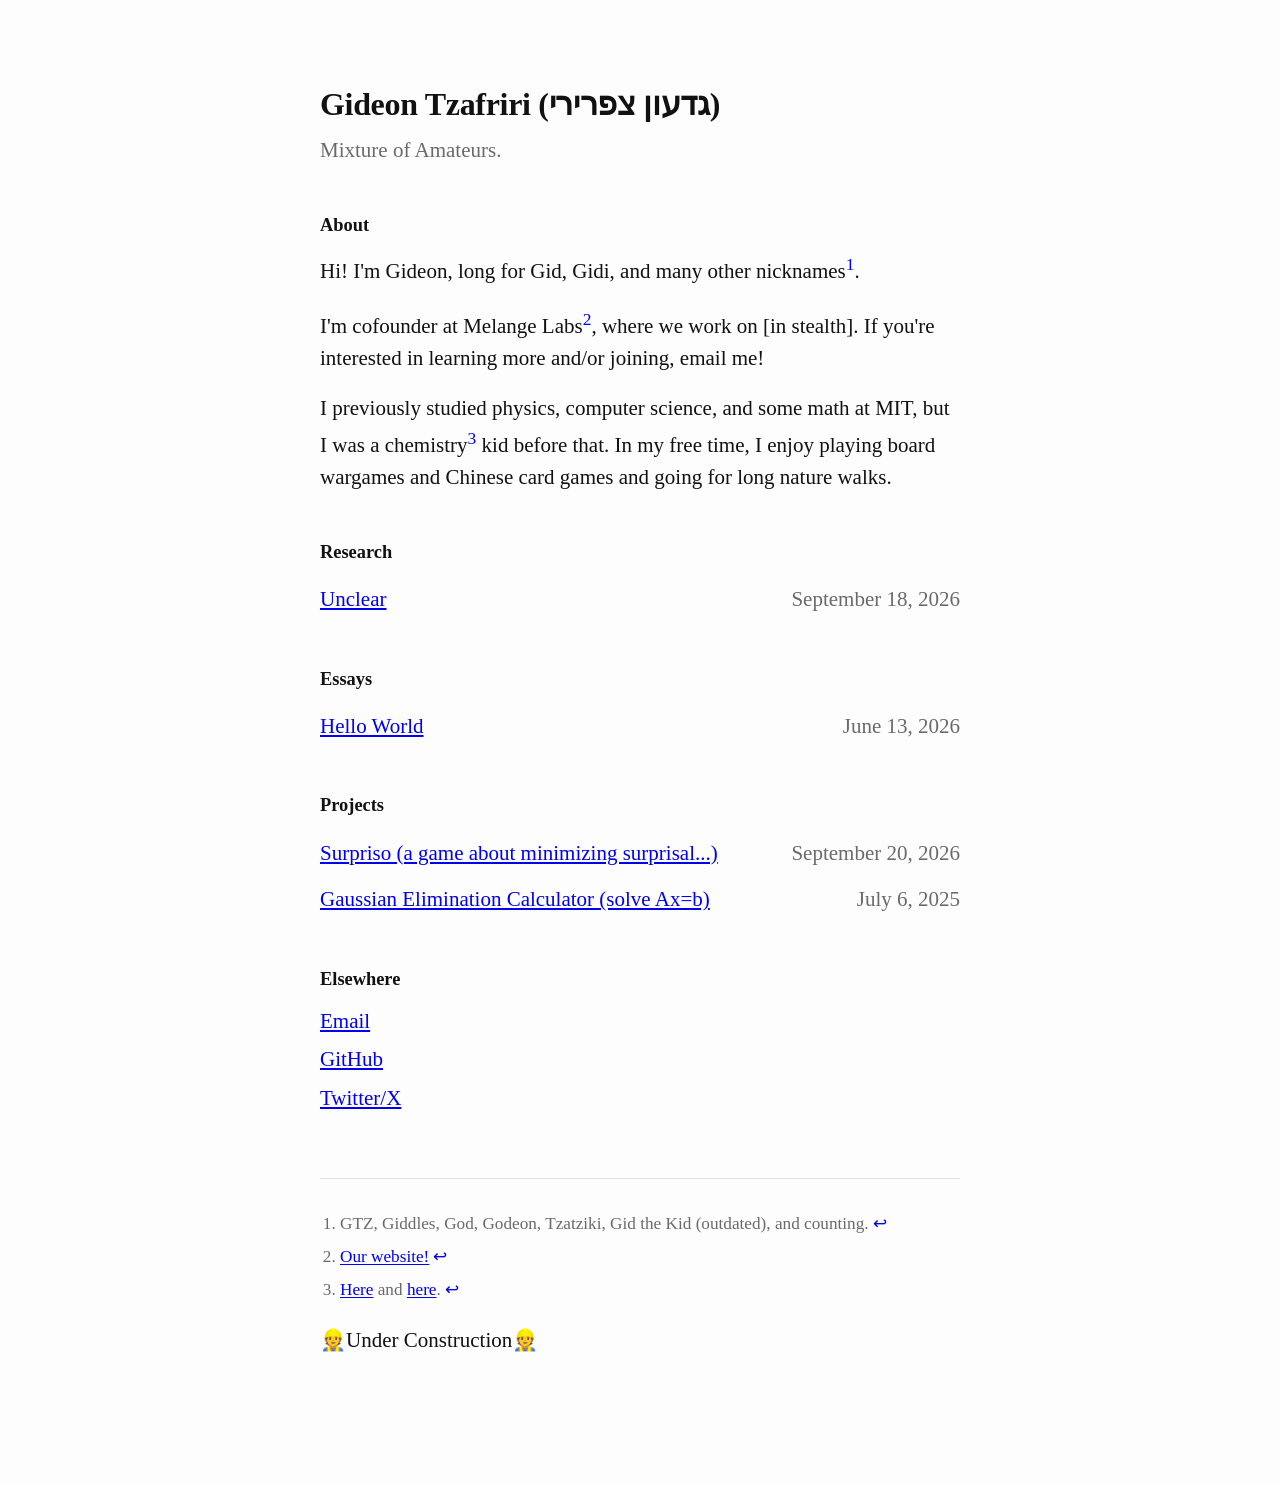
==== index.html @ bad9308b "Publish Surpriso with independent Cloudflare scoring and results" ====
<!DOCTYPE html>
<html lang="en">
<head>
<meta charset="utf-8" />
<meta name="viewport" content="width=device-width, initial-scale=1" />
<title>Gideon Tzafriri</title>
<link rel="stylesheet" href="style.css" />
</head>
<body>
  <main>
    <header>
      <h1>Gideon Tzafriri (גדעון צפרירי)</h1>
      <p class="tagline">Mixture of Amateurs.</p>
    </header>

    <section>
      <h2>About</h2>
      <p>Hi! I'm Gideon, long for Gid, Gidi, and many other nicknames<sup><a href="#fn1" id="ref1">1</a></sup>.</p>
      <p>I'm cofounder at Melange Labs<sup><a href="#fn2" id="ref2">2</a></sup>, where we work on [in stealth]. If you're interested in learning more and/or joining,
        email me!</p>
      <p>I previously studied physics, computer science, and some math at MIT, but I was a chemistry<sup><a href="#fn3" id="ref3">3</a></sup> kid before that. 
        In my free time, I enjoy playing board wargames and Chinese card games and going for long nature walks.</p>
    </section>

    <section>
      <h2>Research</h2>
      <ul class="essays">
        <li><a href="research/unclear.html">Unclear</a><span class="date">September 18, 2026</span></li>
      </ul>
    </section>

    <section>
      <h2>Essays</h2>
      <ul class="essays">
        <li><a href="essays/hello-world.html">Hello World</a><span class="date">June 13, 2026</span></li>
      </ul>
    </section>

    <section>
      <h2>Projects</h2>
      <ul class="essays">
        <li><a href="surpriso/">Surpriso (a game about minimizing surprisal...) </a><span class="date">September 20, 2026</span></li>
        <li><a href="projects/unclear.html">Gaussian Elimination Calculator (solve Ax=b) </a><span class="date">July 6, 2025</span></li>
      </ul>
    </section>

    <section>
      <h2>Elsewhere</h2>
      <ul class="links">
        <li><a href="mailto:gideon@melangelabs.com">Email</a></li>
        <li><a href="https://github.com/gtzafriri">GitHub</a></li>
        <li><a href="https://x.com/giditz08">Twitter/X</a></li>
      </ul>
    </section>

    <hr />
    <section class="footnotes">
      <ol>
        <li id="fn1">GTZ, Giddles, God, Godeon, Tzatziki, Gid the Kid (outdated), and counting.<a href="#ref1" class="fn-back">↩</a></li>
        <li id="fn2"><a href="https://melangelabs.com/">Our website!</a><a href="#ref2" class="fn-back">↩</a></li>
        <li id="fn3"><a href="https://cen.acs.org/acs-news/US-team-selected-2022-Chemistry/100/web/2022/06">Here</a> and <a href="https://pubmed.ncbi.nlm.nih.gov/38977413/">here</a>.<a href="#ref3" class="fn-back">↩</a></li>
      </ol>
    </section>
    <footer>
      <p>👷Under Construction👷</p>
    </footer>
  </main>
</body>
</html>
---- style.css ----
:root {
  --bg: #fdfdfd;
  --text: #111111;
  --muted: #6a6a6a;
  --link: #0000ee;          /* classic web blue */
  --link-visited: #551a8b;  /* classic visited purple */
  --rule: #e3e3e3;
  --code-bg: rgba(0, 0, 0, 0.05);
}

html { -webkit-text-size-adjust: 100%; }

body {
  margin: 0;
  background: var(--bg);
  color: var(--text);
  font-family: "Times New Roman", Times, Georgia, serif;
  font-size: 21px;
  line-height: 1.55;
}

main {
  max-width: 40rem;
  margin: 0 auto;
  padding: 5rem 1.5rem 7rem;
}

/* Headings */
h1 {
  font-size: 2rem;
  font-weight: 700;
  margin: 0 0 0.3rem;
  letter-spacing: -0.01em;
}
h2 {
  font-size: 1.15rem;
  font-weight: 700;
  margin: 2.75rem 0 0.75rem;
}

p { margin: 0 0 1.1rem; }

/* Links */
a {
  color: var(--link);
  text-decoration: underline;
  text-underline-offset: 2px;
}
a:visited { color: var(--link-visited); }
a:hover { text-decoration-thickness: 2px; }

ul { margin: 0 0 1.1rem; padding-left: 1.25rem; }
li { margin: 0.3rem 0; }

/* Home: tagline + lists */
.tagline { margin: 0 0 2.5rem; color: var(--muted); }

.essays { list-style: none; padding: 0; margin: 0; }
.essays li {
  display: flex;
  flex-wrap: wrap;
  align-items: baseline;
  gap: 0.25rem 1rem;
  padding: 0.3rem 0;
}
.essays .date { margin-left: auto; color: var(--muted); white-space: nowrap; }

.links { list-style: none; padding: 0; margin: 0; }
.links li { margin: 0.35rem 0; }

hr {
  border: none;
  border-top: 1px solid var(--rule);
  margin: 4rem 0 2rem;
}

footer { color: var(--text); }

/* Footnotes */
sup a { text-decoration: none; }
sup a:hover { text-decoration: underline; }
.footnotes {
  font-size: 0.82em;
  color: var(--muted);
  margin-bottom: 1.25rem;
}
.footnotes ol { margin: 0; padding-left: 1.25rem; }
.footnotes li { margin: 0.4rem 0; }
.fn-back { text-decoration: none; margin-left: 0.25rem; }

/* Essay pages */
.back {
  display: inline-block;
  margin-bottom: 2.5rem;
  color: var(--muted);
  text-decoration: none;
}
.back:hover { color: var(--text); }

.post-meta { margin: 0 0 2.5rem; color: var(--muted); }

.post h2 { font-size: 1.3rem; margin: 2.5rem 0 0.75rem; }
.post h3 { font-size: 1.1rem; font-weight: 700; margin: 2rem 0 0.5rem; }

.post blockquote {
  margin: 1.5rem 0;
  padding-left: 1.25rem;
  border-left: 2px solid var(--rule);
  color: var(--muted);
}

.post code {
  font-family: ui-monospace, "SF Mono", Menlo, Consolas, monospace;
  font-size: 0.88em;
  background: var(--code-bg);
  padding: 0.1em 0.35em;
  border-radius: 3px;
}
.post pre {
  overflow-x: auto;
  padding: 1rem 1.1rem;
  background: var(--code-bg);
  border-radius: 6px;
  line-height: 1.45;
}
.post pre code { background: none; padding: 0; }

.post img { max-width: 100%; height: auto; }
.post figure { margin: 1.5rem 0; }
.post figcaption { font-size: 0.85em; color: var(--muted); margin-top: 0.4rem; }

@media (max-width: 480px) {
  body { font-size: 19px; }
  main { padding: 3rem 1.25rem 5rem; }
}

@media (prefers-color-scheme: dark) {
  :root {
    --bg: #14140f;
    --text: #ececdf;
    --muted: #9a978a;
    --link: #8ab4ff;
    --link-visited: #c7a8ff;
    --rule: #2b2b24;
    --code-bg: rgba(255, 255, 255, 0.08);
  }
}
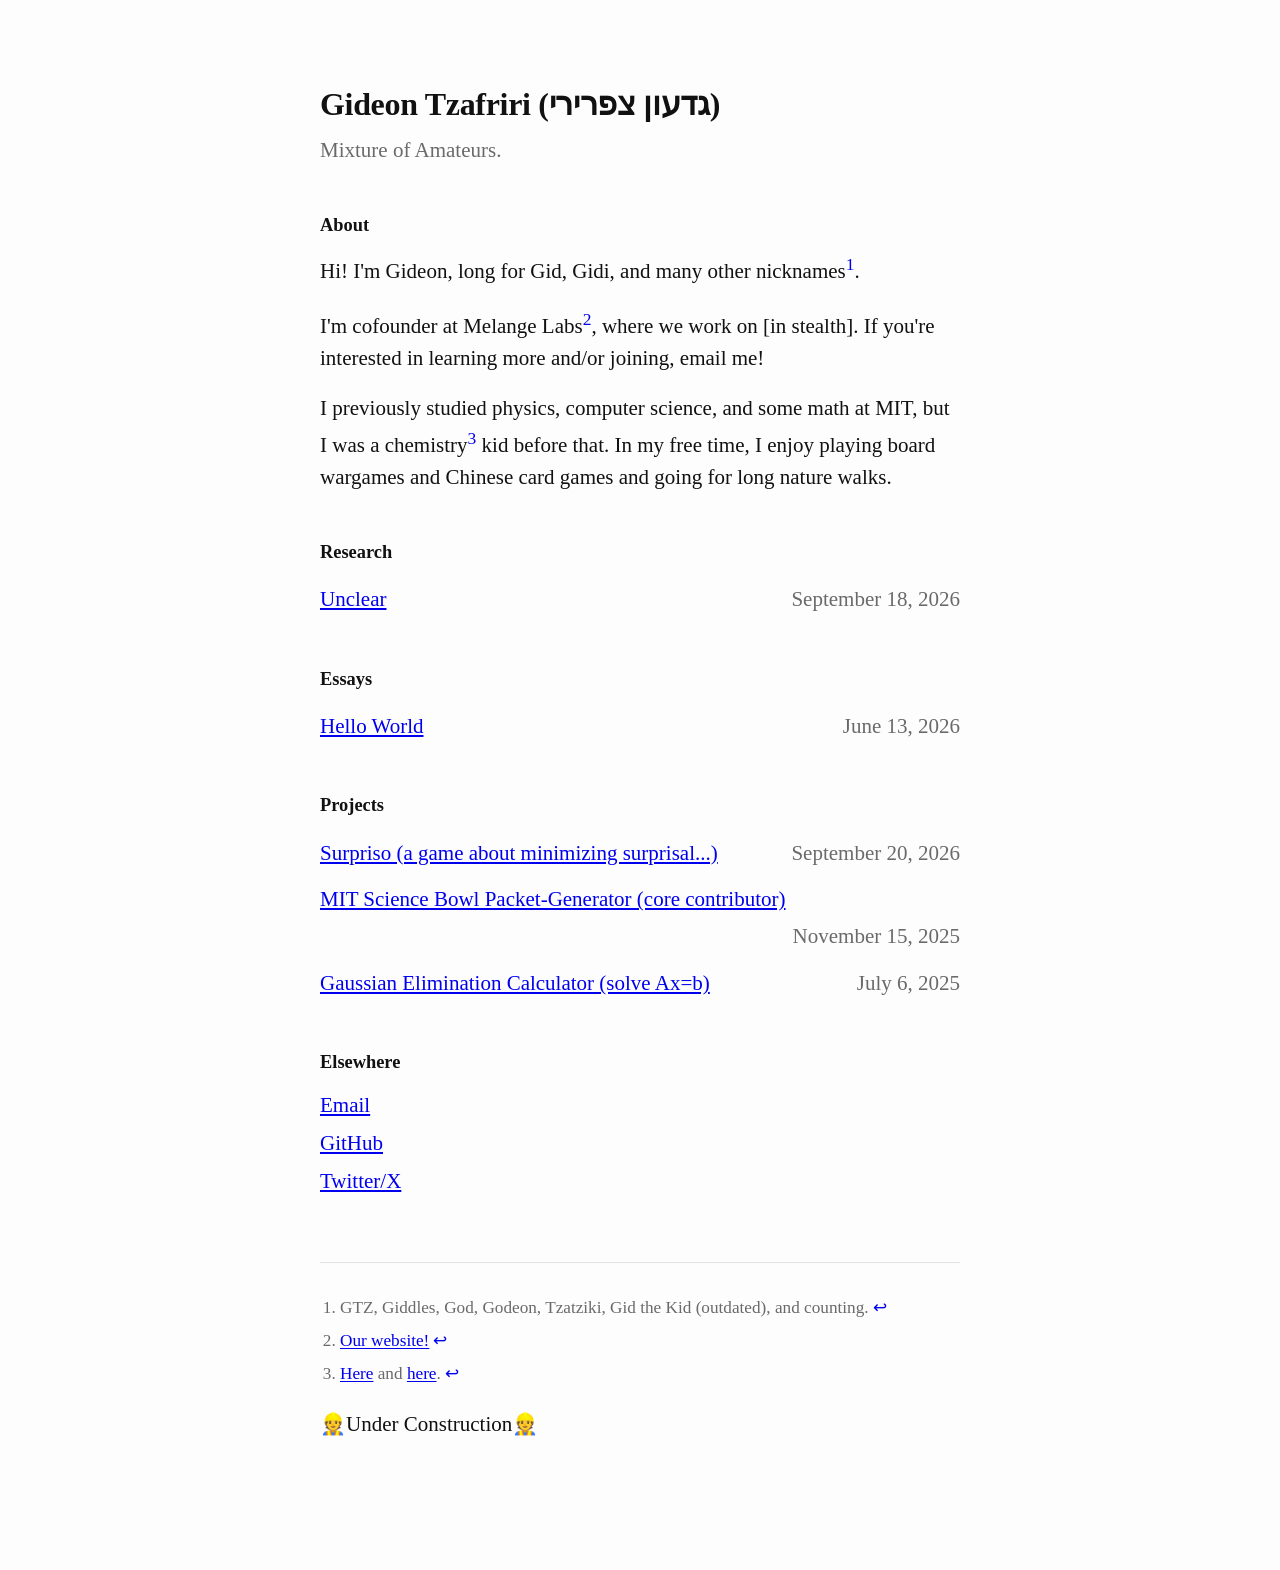
==== commit 0873cfac: "Add link to MIT Science Bowl Packet-Generator" ====
--- a/index.html
+++ b/index.html
@@ -40,6 +40,7 @@
       <h2>Projects</h2>
       <ul class="essays">
         <li><a href="surpriso/">Surpriso (a game about minimizing surprisal...) </a><span class="date">September 20, 2026</span></li>
+        <li><a href="https://github.com/jyh404/scibowl-packeting">MIT Science Bowl Packet-Generator (core contributor) </a><span class="date">November 15, 2025</span></li>
         <li><a href="projects/unclear.html">Gaussian Elimination Calculator (solve Ax=b) </a><span class="date">July 6, 2025</span></li>
       </ul>
     </section>
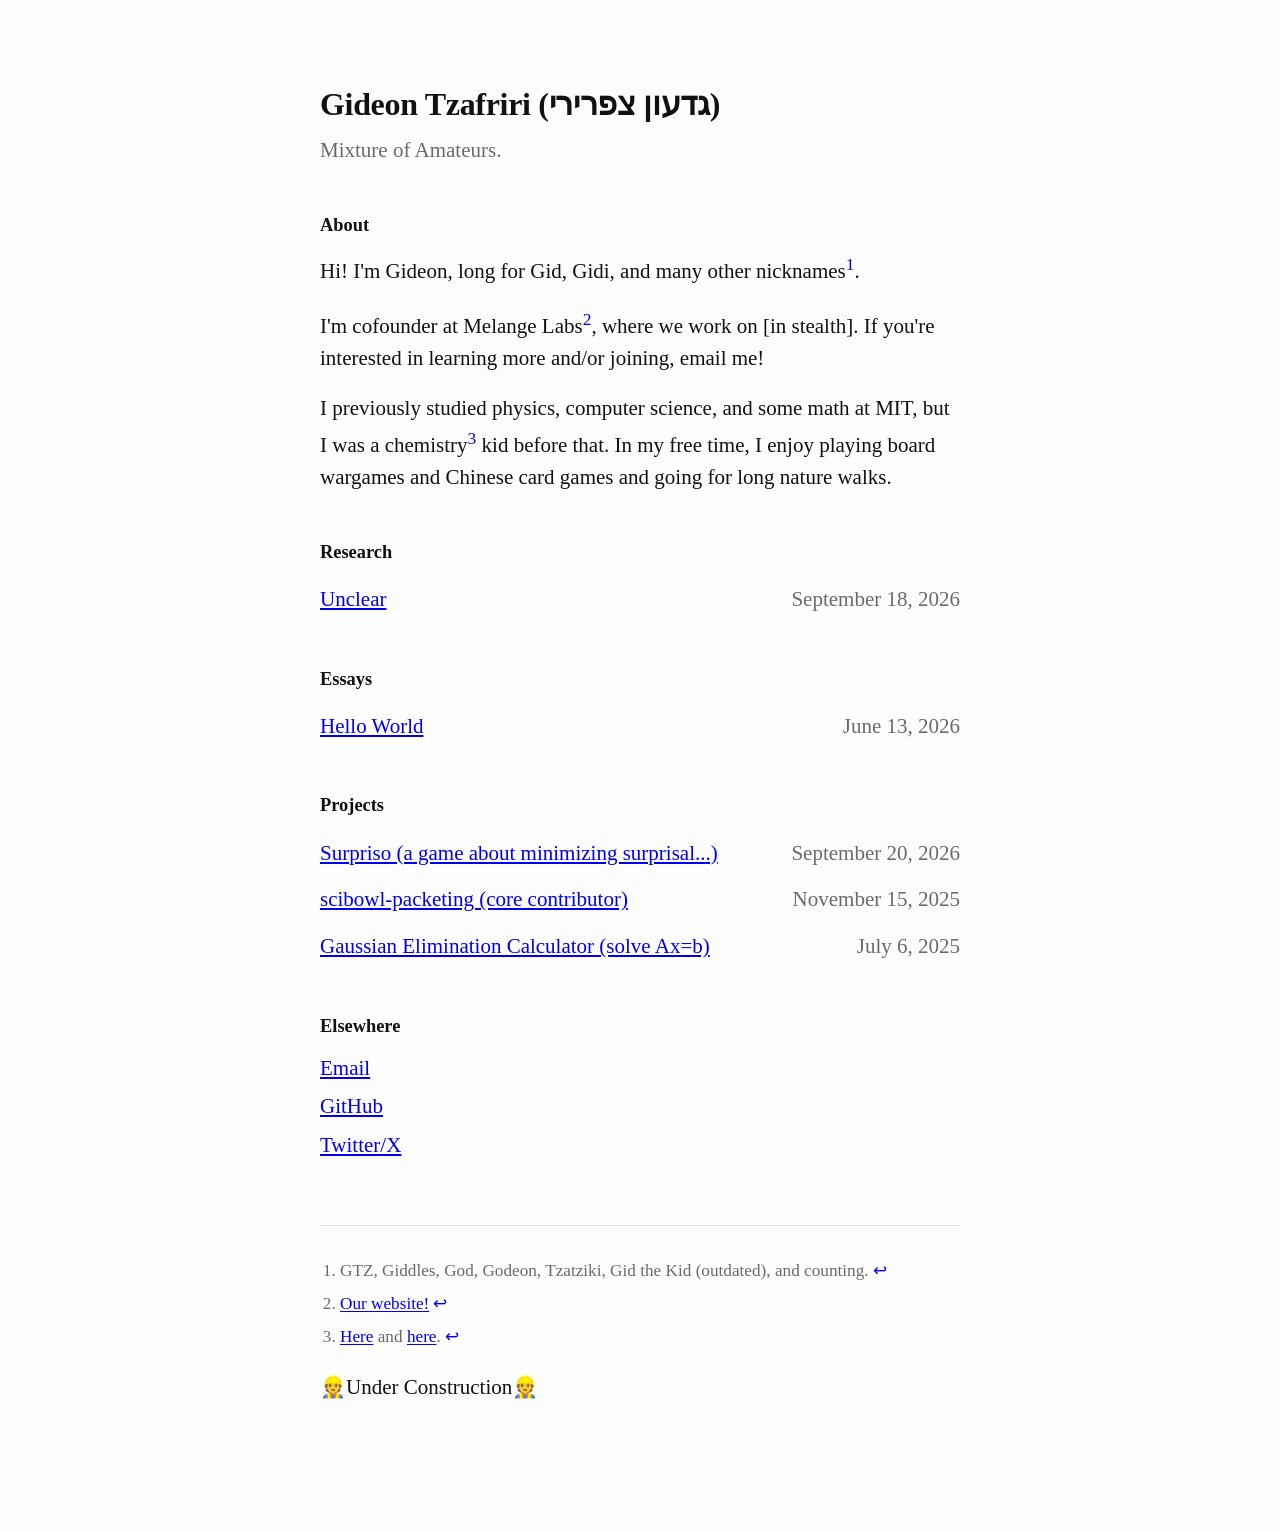
==== commit 74c23d54: "Update project link description in index.html" ====
--- a/index.html
+++ b/index.html
@@ -40,7 +40,7 @@
       <h2>Projects</h2>
       <ul class="essays">
         <li><a href="surpriso/">Surpriso (a game about minimizing surprisal...) </a><span class="date">September 20, 2026</span></li>
-        <li><a href="https://github.com/jyh404/scibowl-packeting">MIT Science Bowl Packet-Generator (core contributor) </a><span class="date">November 15, 2025</span></li>
+        <li><a href="https://github.com/jyh404/scibowl-packeting">scibowl-packeting (core contributor) </a><span class="date">November 15, 2025</span></li>
         <li><a href="projects/unclear.html">Gaussian Elimination Calculator (solve Ax=b) </a><span class="date">July 6, 2025</span></li>
       </ul>
     </section>
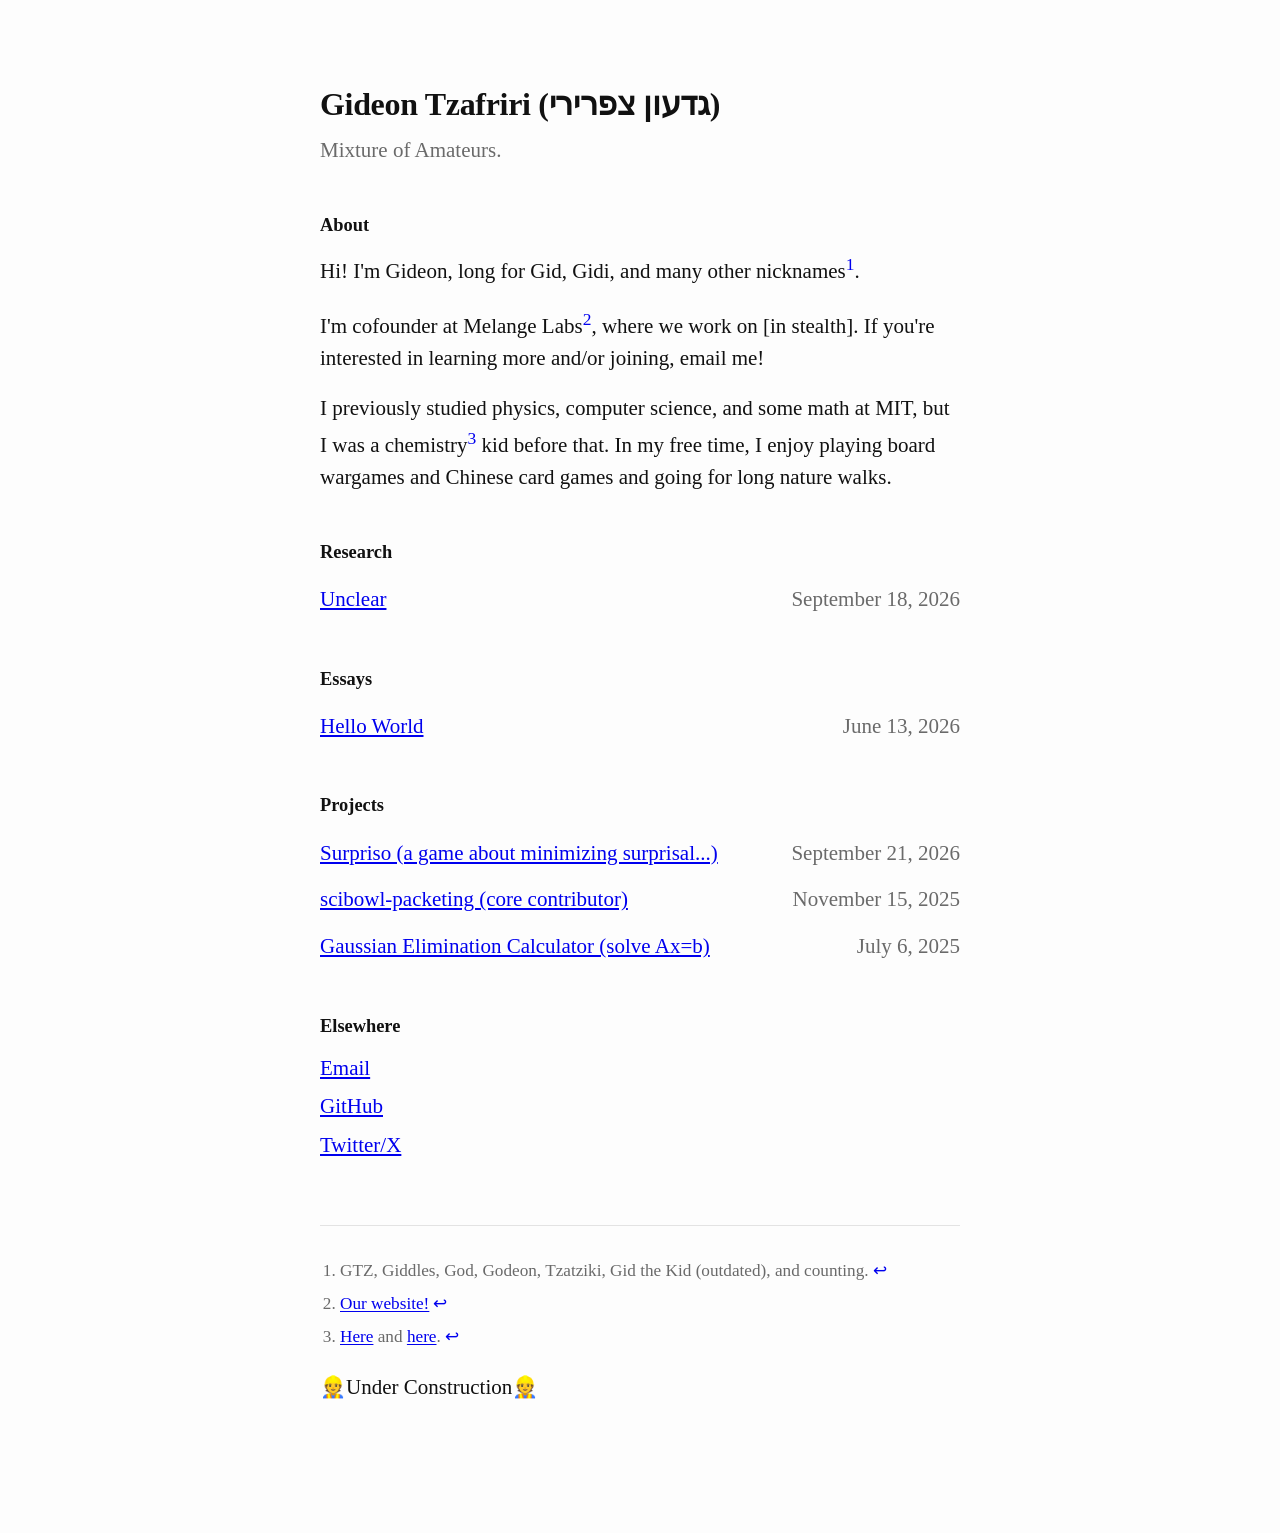
==== commit e87cbb4b: "Update project date for Surpriso entry" ====
--- a/index.html
+++ b/index.html
@@ -39,7 +39,7 @@
     <section>
       <h2>Projects</h2>
       <ul class="essays">
-        <li><a href="surpriso/">Surpriso (a game about minimizing surprisal...) </a><span class="date">September 20, 2026</span></li>
+        <li><a href="surpriso/">Surpriso (a game about minimizing surprisal...) </a><span class="date">September 21, 2026</span></li>
         <li><a href="https://github.com/jyh404/scibowl-packeting">scibowl-packeting (core contributor) </a><span class="date">November 15, 2025</span></li>
         <li><a href="projects/unclear.html">Gaussian Elimination Calculator (solve Ax=b) </a><span class="date">July 6, 2025</span></li>
       </ul>
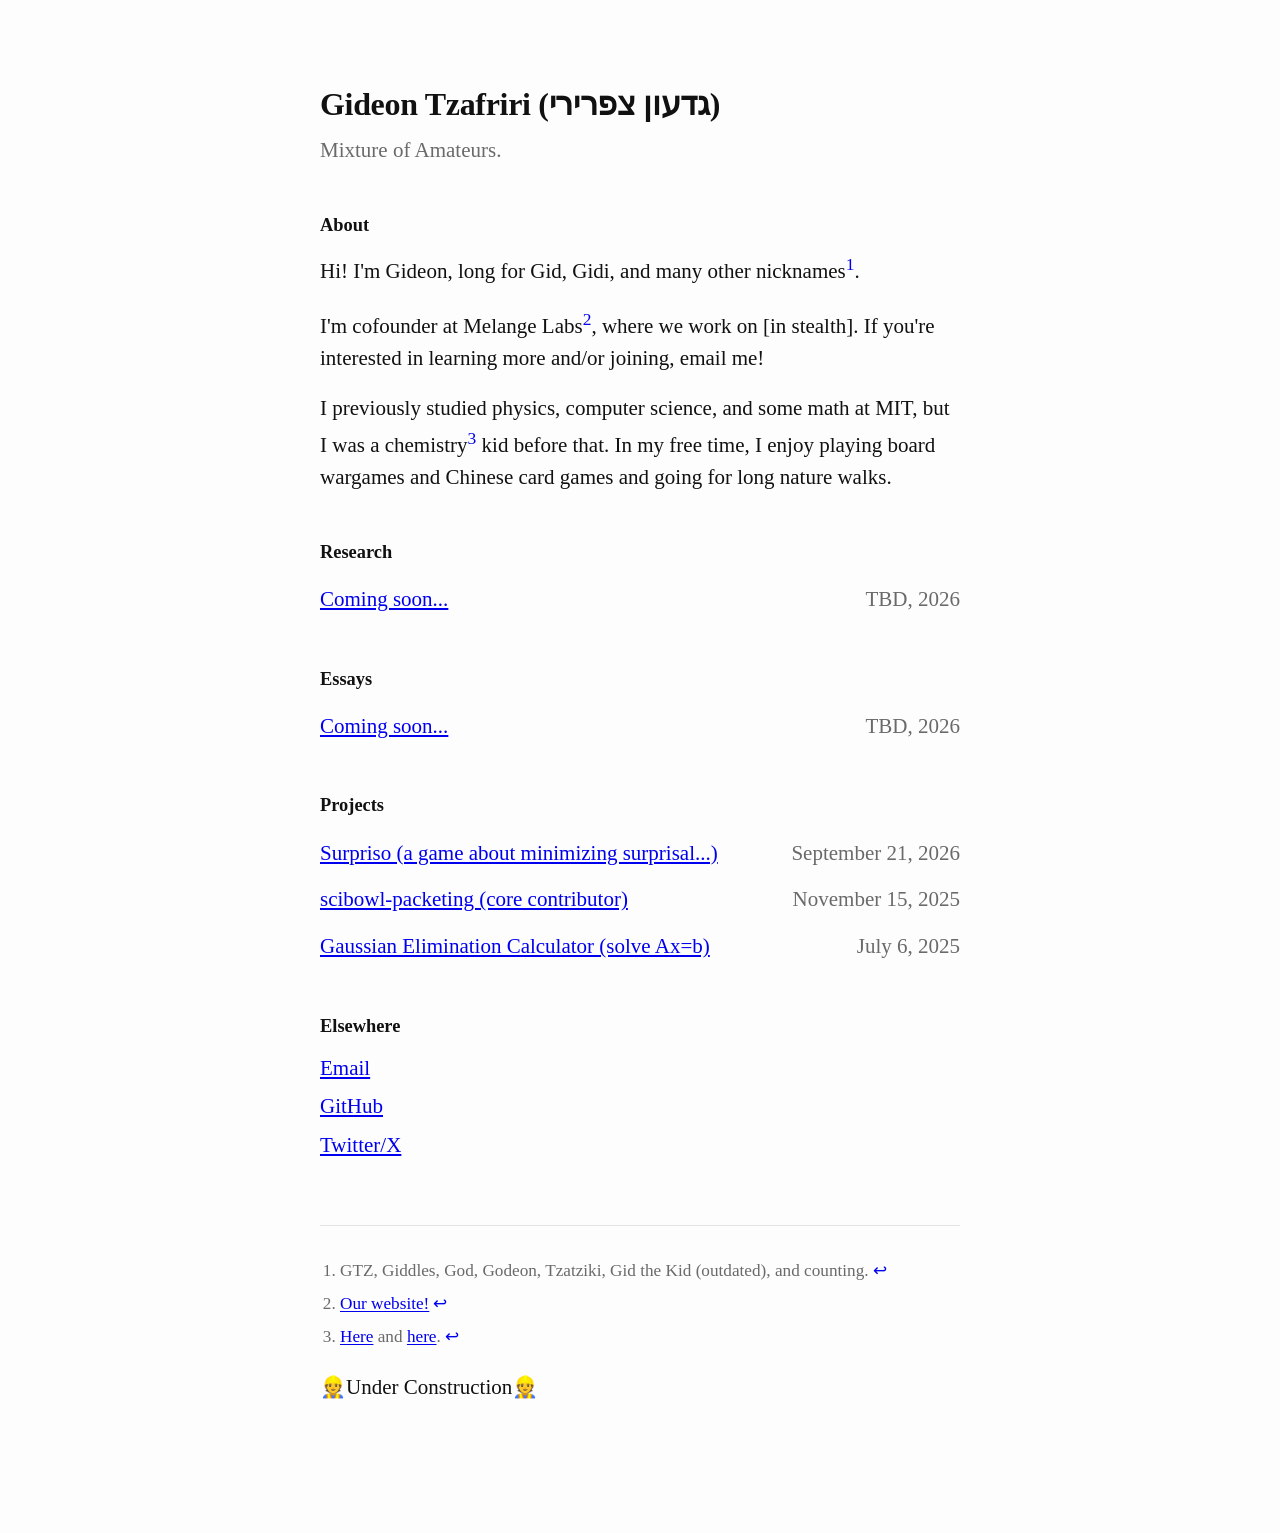
==== commit 66f048c6: "Update research and essays links to 'Coming soon...'" ====
--- a/index.html
+++ b/index.html
@@ -25,14 +25,14 @@
     <section>
       <h2>Research</h2>
       <ul class="essays">
-        <li><a href="research/unclear.html">Unclear</a><span class="date">September 18, 2026</span></li>
+        <li><a href="research/unclear.html">Coming soon...</a><span class="date">TBD, 2026</span></li>
       </ul>
     </section>
 
     <section>
       <h2>Essays</h2>
       <ul class="essays">
-        <li><a href="essays/hello-world.html">Hello World</a><span class="date">June 13, 2026</span></li>
+        <li><a href="essays/hello-world.html">Coming soon...</a><span class="date">TBD, 2026</span></li>
       </ul>
     </section>
 
@@ -41,7 +41,7 @@
       <ul class="essays">
         <li><a href="surpriso/">Surpriso (a game about minimizing surprisal...) </a><span class="date">September 21, 2026</span></li>
         <li><a href="https://github.com/jyh404/scibowl-packeting">scibowl-packeting (core contributor) </a><span class="date">November 15, 2025</span></li>
-        <li><a href="projects/unclear.html">Gaussian Elimination Calculator (solve Ax=b) </a><span class="date">July 6, 2025</span></li>
+        <li><a href="projects/gaussian-elimination.html">Gaussian Elimination Calculator (solve Ax=b) </a><span class="date">July 6, 2025</span></li>
       </ul>
     </section>
 
@@ -50,7 +50,7 @@
       <ul class="links">
         <li><a href="mailto:gideon@melangelabs.com">Email</a></li>
         <li><a href="https://github.com/gtzafriri">GitHub</a></li>
-        <li><a href="https://x.com/giditz08">Twitter/X</a></li>
+        <li><a href="https://x.com/glycanguy">Twitter/X</a></li>
       </ul>
     </section>
 
--- a/style.css
+++ b/style.css
@@ -145,3 +145,96 @@
     --code-bg: rgba(255, 255, 255, 0.08);
   }
 }
+
+/* ---------- Calculator ---------- */
+.calc-controls {
+  display: flex;
+  flex-wrap: wrap;
+  align-items: baseline;
+  gap: 0.5rem 1.5rem;
+  margin: 0 0 1.75rem;
+}
+.calc-controls label { color: var(--muted); }
+.calc-controls select {
+  font: inherit;
+  color: var(--text);
+  background: var(--bg);
+  border: none;
+  border-bottom: 1px solid var(--rule);
+  padding: 0 0.2rem;
+  margin-left: 0.35rem;
+  cursor: pointer;
+}
+.text-btn {
+  font: inherit;
+  color: var(--link);
+  background: none;
+  border: none;
+  padding: 0;
+  cursor: pointer;
+  text-decoration: underline;
+  text-underline-offset: 2px;
+}
+.text-btn:hover { text-decoration-thickness: 2px; }
+.text-btn.solve { font-weight: 700; margin-left: auto; }
+.text-btn:focus-visible,
+.calc-controls select:focus-visible { outline: 2px solid var(--link); outline-offset: 3px; }
+
+.matrix-wrap { overflow-x: auto; padding: 0.25rem 0 0.5rem; }
+.matrix {
+  position: relative;
+  display: inline-block;
+  padding: 0.35rem 0.9rem;
+}
+.matrix::before,
+.matrix::after {
+  content: "";
+  position: absolute;
+  top: 0;
+  bottom: 0;
+  width: 0.45rem;
+  border: 1.5px solid var(--text);
+}
+.matrix::before { left: 0; border-right: none; }
+.matrix::after { right: 0; border-left: none; }
+.matrix table { border-collapse: collapse; }
+.matrix td { padding: 0.15rem 0.45rem; text-align: right; font-variant-numeric: tabular-nums; }
+.matrix td.aug { border-left: 1px solid var(--muted); padding-left: 0.9rem; }
+
+.matrix input {
+  width: 3.4rem;
+  font: inherit;
+  text-align: right;
+  font-variant-numeric: tabular-nums;
+  color: var(--text);
+  background: transparent;
+  border: none;
+  border-bottom: 1px solid var(--rule);
+  border-radius: 0;
+  padding: 0.05rem 0.1rem;
+}
+.matrix input:hover { border-bottom-color: var(--muted); }
+.matrix input:focus { outline: none; border-bottom: 2px solid var(--link); }
+.matrix input::placeholder { color: var(--rule); }
+
+.result { margin: 2rem 0 0; font-size: 1.2em; min-height: 1.6em; }
+.result .term { white-space: nowrap; margin-right: 1.5rem; }
+.result var { font-style: italic; }
+.result.error { color: var(--error, #f2a097); font-size: 1em; }
+
+.steps { list-style: none; padding: 0; margin: 0; counter-reset: step; }
+.steps li {
+  counter-increment: step;
+  display: grid;
+  grid-template-columns: 2rem 1fr;
+  margin: 0 0 1.5rem;
+}
+.steps li::before { content: counter(step) "."; color: var(--muted); }
+.steps .op { margin: 0 0 0.35rem; font-style: italic; }
+.steps .matrix { font-size: 0.85em; }
+.steps tr.changed td { color: var(--link); }
+
+@media (max-width: 480px) {
+  .text-btn.solve { margin-left: 0; }
+  .matrix input { width: 2.8rem; }
+}
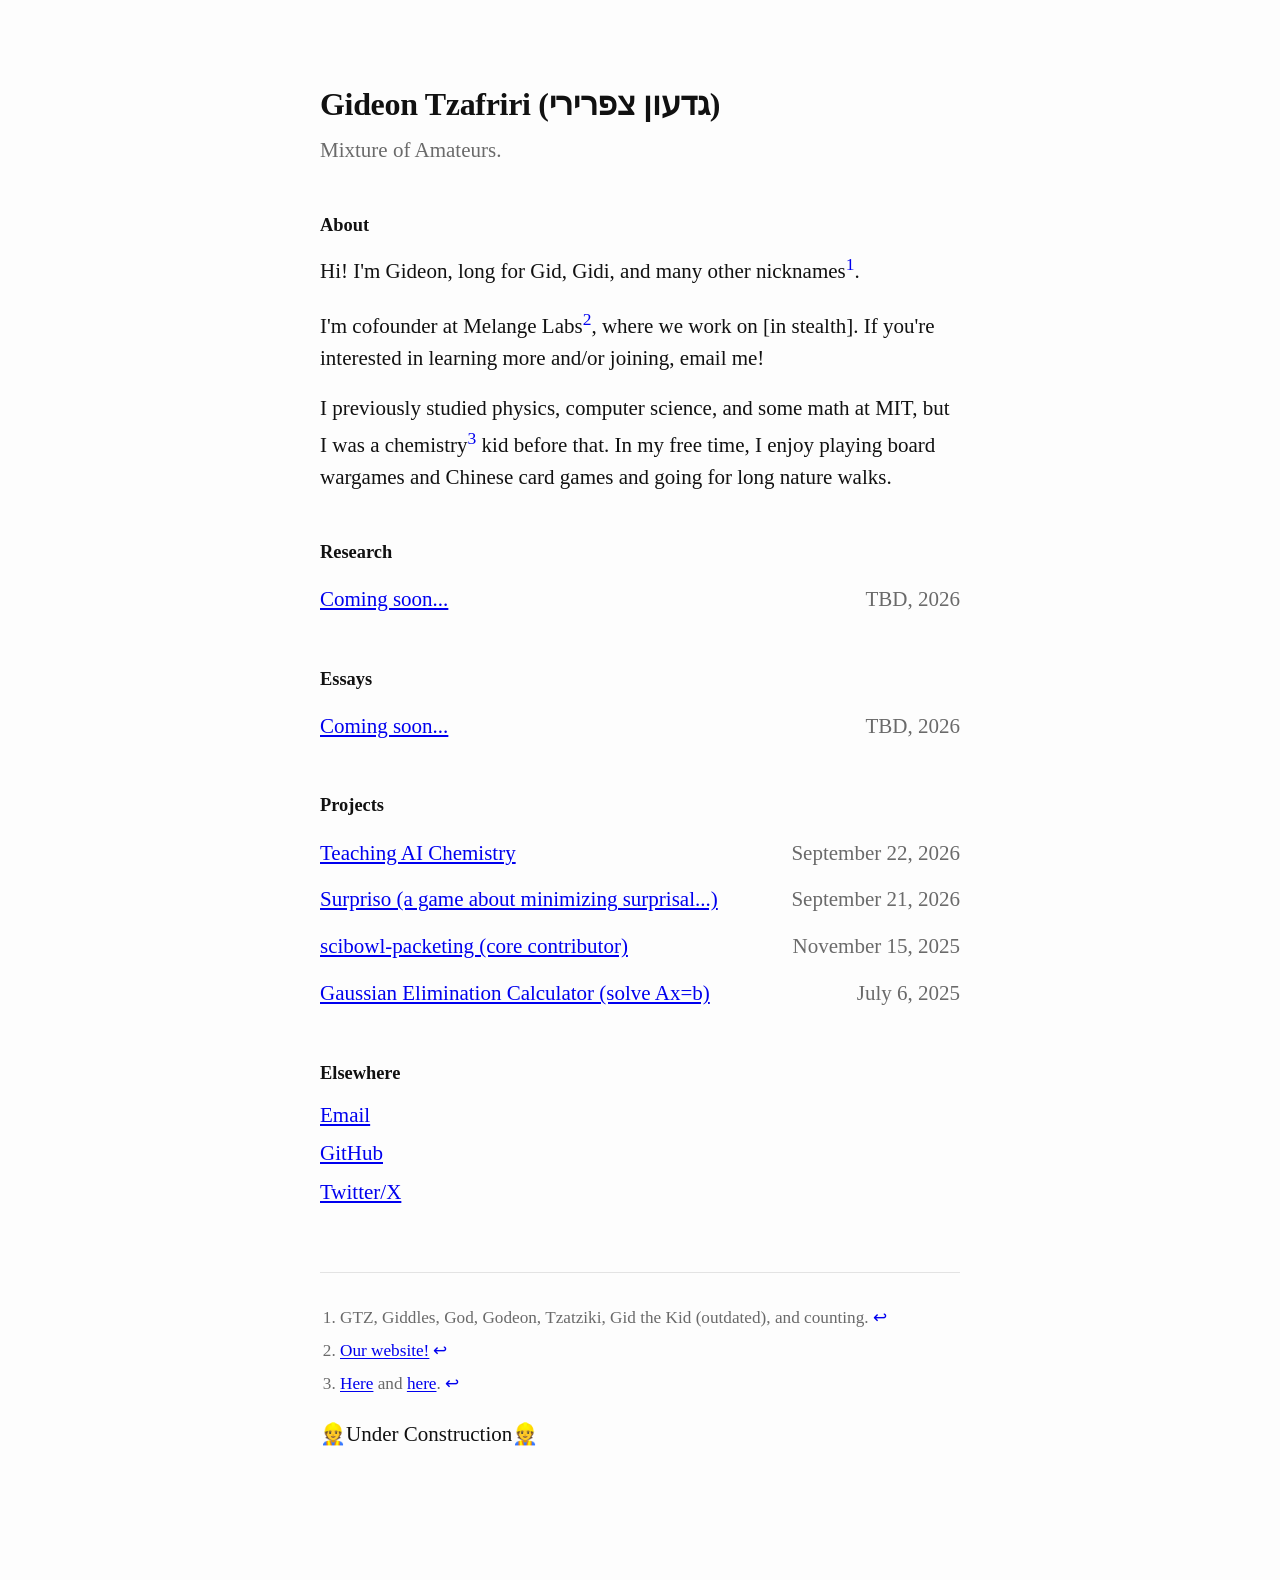
==== commit 35fcdd21: "Add new project link for Teaching AI Chemistry" ====
--- a/index.html
+++ b/index.html
@@ -39,6 +39,7 @@
     <section>
       <h2>Projects</h2>
       <ul class="essays">
+        <li><a href="projects/machine-chem.html">Teaching AI Chemistry </a><span class="date">September 22, 2026</span></li>
         <li><a href="surpriso/">Surpriso (a game about minimizing surprisal...) </a><span class="date">September 21, 2026</span></li>
         <li><a href="https://github.com/jyh404/scibowl-packeting">scibowl-packeting (core contributor) </a><span class="date">November 15, 2025</span></li>
         <li><a href="projects/gaussian-elimination.html">Gaussian Elimination Calculator (solve Ax=b) </a><span class="date">July 6, 2025</span></li>
